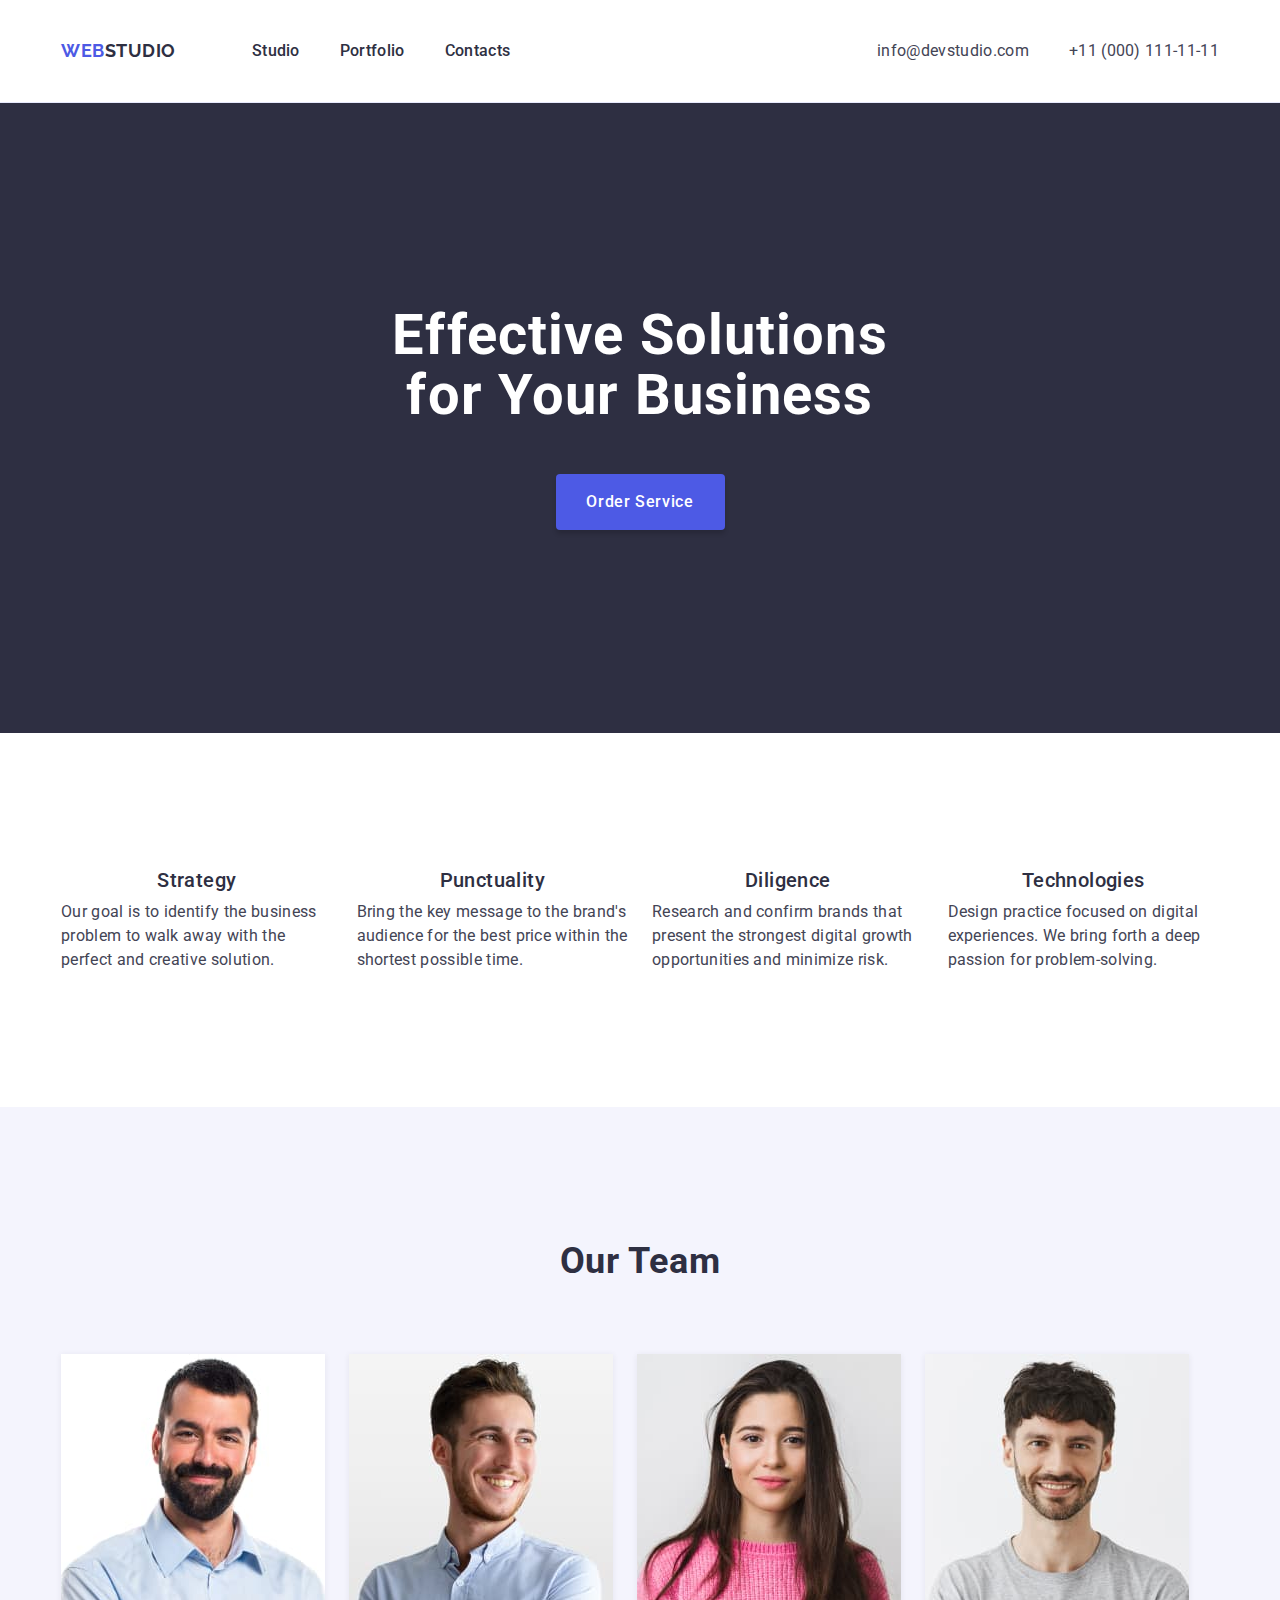
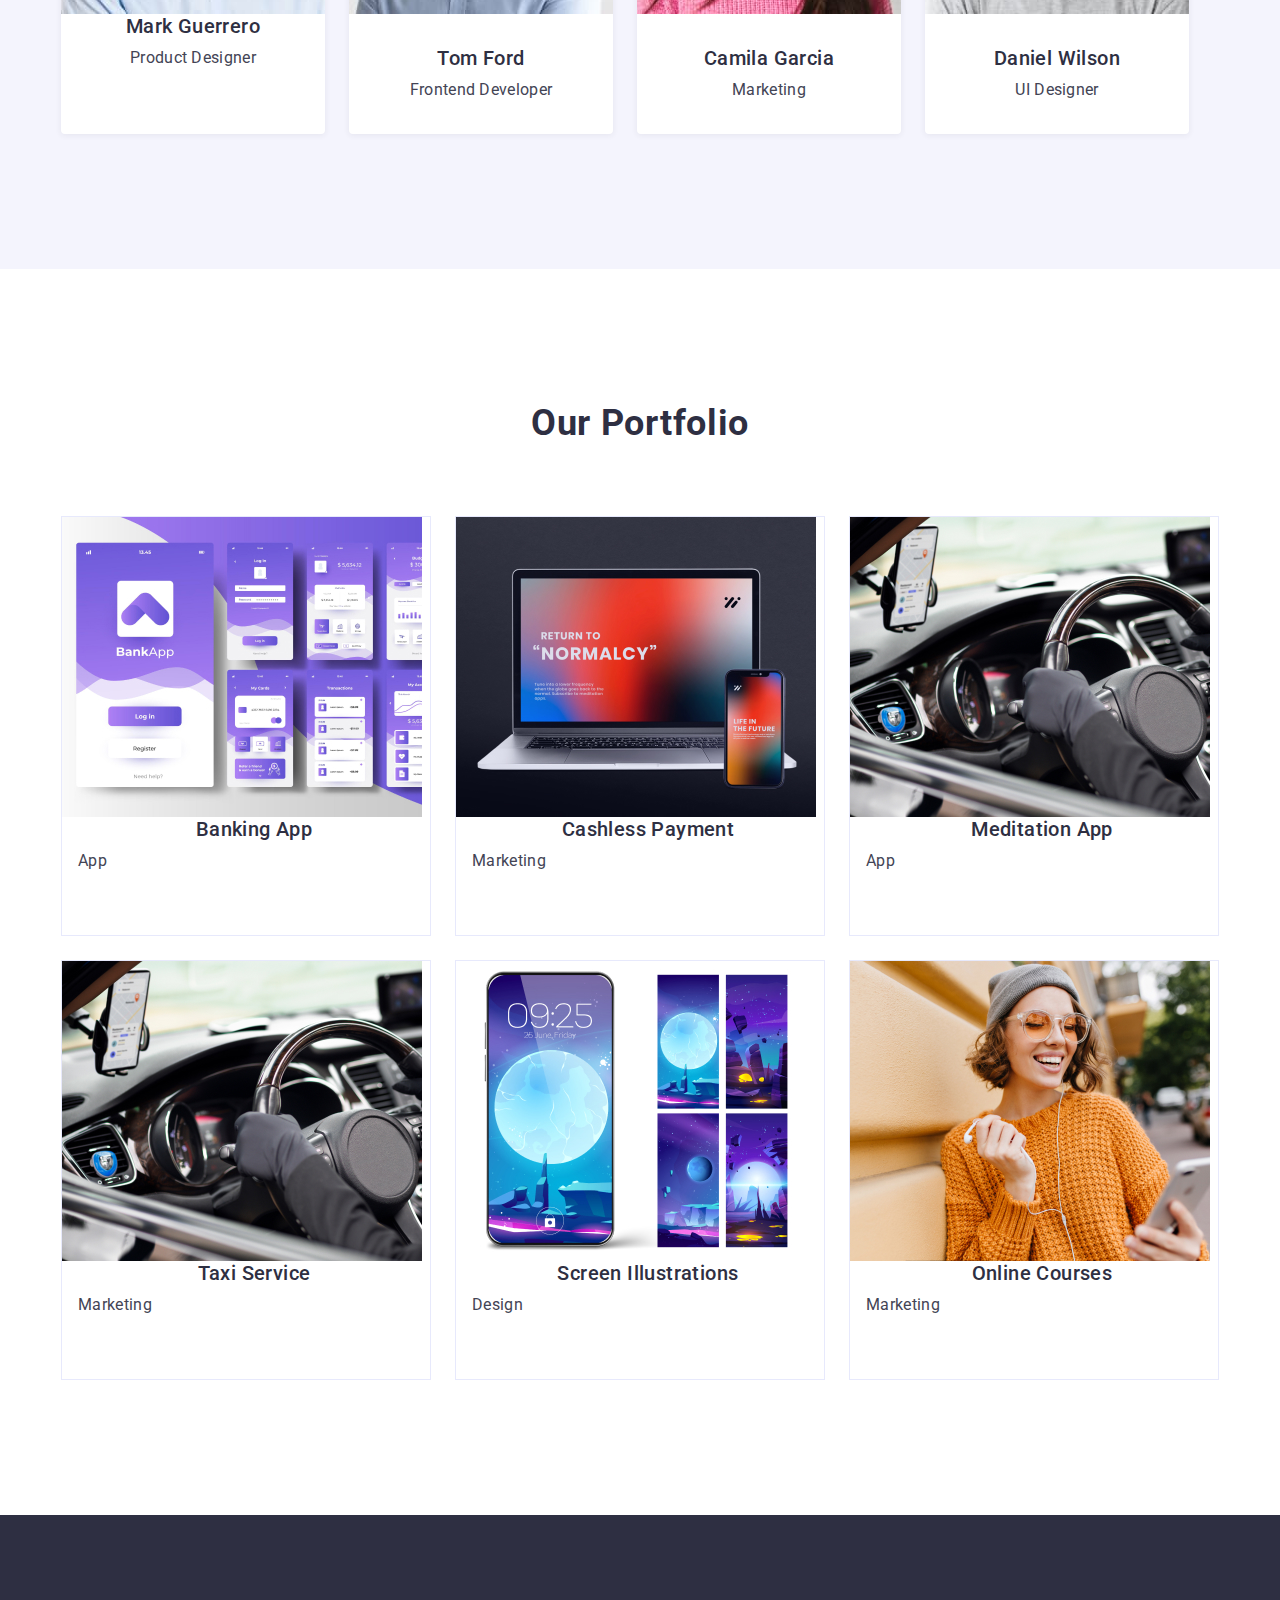
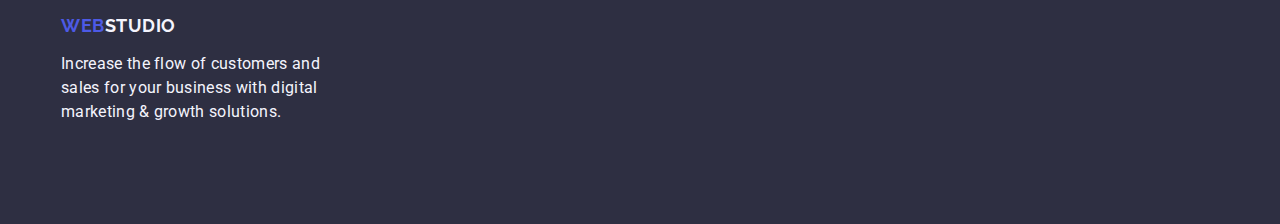
==== index.html @ 31bf57f4 "fixed section 1, 2 end header" ====
<!doctype html>
<html lang="en">
  <head>
    <meta charset="UTF-8" />
    <meta name="viewport" content="width=device-width, initial-scale=1.0" />
    <link
      rel="stylesheet"
      href="https://cdnjs.cloudflare.com/ajax/libs/modern-normalize/3.0.1/modern-normalize.min.css"
    />
    <link rel="stylesheet" href="./css/style.css" />
    <link rel="preconnect" href="https://fonts.googleapis.com" />
    <link rel="preconnect" href="https://fonts.gstatic.com" crossorigin />
    <link
      href="https://fonts.googleapis.com/css2?family=Inter:wght@100..900&family=Roboto:ital,wght@0,100;0,300;0,400;0,500;0,700;0,900;1,100;1,300;1,400;1,500;1,700;1,900&display=swap"
      rel="stylesheet"
    />
    <link rel="preconnect" href="https://fonts.googleapis.com" />
    <link rel="preconnect" href="https://fonts.gstatic.com" crossorigin />
    <link
      href="https://fonts.googleapis.com/css2?family=Inter:wght@100..900&family=Raleway:ital,wght@0,100..900;1,100..900&family=Roboto:ital,wght@0,100;0,300;0,400;0,500;0,700;0,900;1,100;1,300;1,400;1,500;1,700;1,900&display=swap"
      rel="stylesheet"
    />
    <title>WebStudio</title>
  </head>

  <body class="body">
    <header class="header">
      <div class="container">
        <nav class="nav">
          <a href="./index.html" class="logo logo-footer">
            Web<span class="logo-dark">Studio</span>
          </a>

          <ul class="list nav-list">
            <li class="nav-element">
              <a class="header-link nav-link" href="./index.html">Studio</a>
            </li>
            <li class="nav-element">
              <a class="header-link nav-link" href="">Portfolio</a>
            </li>
            <li class="nav-element">
              <a class="header-link nav-link" href="">Contacts</a>
            </li>
          </ul>
        </nav>

        <address class="contacts">
          <ul class="list contacts-list">
            <li class="contact contacts-mail">
              <a
                class="header-link contact-link"
                href="mailto:info@devstudio.com"
                >info@devstudio.com</a
              >
            </li>
            <li class="contact contacts-tel">
              <a class="header-link contact-link" href="tel:+110001111111"
                >+11 (000) 111-11-11</a
              >
            </li>
          </ul>
        </address>
      </div>
    </header>

    <main class="main">
      <section class="section hero-section">
        <div class="container container--hero container-main">
          <h1 class="hero-title">Effective Solutions for Your Business</h1>
          <button class="hero-button" type="button">Order Service</button>
        </div>
      </section>

      <section class="section benefits-section">
        <div class="container container-main">
          <h2 class="section-title visually-hidden">Benefits</h2>
          <ul class="list">
            <li class="benefits-item">
              <h3 class="item-title">Strategy</h3>
              <p class="item-content">
                Our goal is to identify the business problem to walk away with
                the perfect and creative solution.
              </p>
            </li>
            <li class="benefits-item">
              <h3 class="item-title">Punctuality</h3>
              <p class="item-content">
                Bring the key message to the brand's audience for the best price
                within the shortest possible time.
              </p>
            </li>
            <li class="benefits-item">
              <h3 class="item-title">Diligence</h3>
              <p class="item-content">
                Research and confirm brands that present the strongest digital
                growth opportunities and minimize risk.
              </p>
            </li>
            <li class="benefits-item">
              <h3 class="item-title">Technologies</h3>
              <p class="item-content">
                Design practice focused on digital experiences. We bring forth a
                deep passion for problem-solving.
              </p>
            </li>
          </ul>
        </div>
      </section>

      <section class="section team-section">
        <div class="container container-main">
          <h2 class="section-title">Our Team</h2>
          <ul class="list">
            <li class="item-team">
              <img
                src="./images/team/mark.jpg"
                alt="Mark Guerrero"
                width="264"
                height="260"
              />
              <div class="employee-content">
                <h3 class="item-title">Mark Guerrero</h3>
              <p class="item-content employee_position">Product Designer</p>
              </div>
            </li>
            <li class="item-team">
              <img
                src="./images/team/tom.jpg"
                alt="Tom Ford"
                width="264"
                height="260"
              />
              <div class="employee_inform">
                <h3 class="item-title">Tom Ford</h3>
              <p class="item-content employee_position">Frontend Developer</p>
              </div>
            </li>
            <li class="item-team">
              <img
                src="./images/team/camila.jpg"
                alt="Camila Garcia"
                width="264"
                height="260"
              />
              <div class="employee_inform">
                <h3 class="item-title">Camila Garcia</h3>
                <p class="item-content employee_position">Marketing</p>
              </div>
            </li>
            <li class="item-team">
              <img
                src="./images/team/daniel.jpg"
                alt="Daniel Wilson"
                width="264"
                height="260"
              />
              <div class="employee_inform">
                <h3 class="item-title">Daniel Wilson</h3>
                <p class="item-content employee_position">UI Designer</p>
              </div>
            </li>
          </ul>
        </div>
      </section>

      <section class="section portfolio-section">
        <div class="container container-main">
          <h2 class="section-title">Our Portfolio</h2>
          <ul class="list">
            <li class="portfolio-item">
              <img
                src="./images/portfolio/img_1.jpg"
                alt="Banking App"
                width="360"
                height="300"
              />
              <h3 class="item-title">Banking App</h3>
              <p class="item-content">App</p>
            </li>
            <li class="portfolio-item">
              <img
                src="./images/portfolio/img_3.jpg"
                alt="Cashless Payment"
                width="360"
                height="300"
              />
              <h3 class="item-title">Cashless Payment</h3>
              <p class="item-content">Marketing</p>
            </li>
            <li class="portfolio-item">
              <img
                src="./images/portfolio/img_4.jpg"
                alt="Meditation App"
                width="360"
                height="300"
              />
              <h3 class="item-title">Meditation App</h3>
              <p class="item-content">App</p>
            </li>
            <li class="portfolio-item">
              <img
                src="./images/portfolio/img_4.jpg"
                alt="Taxi Service"
                width="360"
                height="300"
              />
              <h3 class="item-title">Taxi Service</h3>
              <p class="item-content">Marketing</p>
            </li>
            <li class="portfolio-item">
              <img
                src="./images/portfolio/img_5.jpg"
                alt="Screen Illustrations"
                width="360"
                height="300"
              />
              <h3 class="item-title">Screen Illustrations</h3>
              <p class="item-content">Design</p>
            </li>
            <li class="portfolio-item">
              <img
                src="./images/portfolio/img_6.jpg"
                alt="Online Courses"
                width="360"
                height="300"
              />
              <h3 class="item-title">Online Courses</h3>
              <p class="item-content">Marketing</p>
            </li>
          </ul>
        </div>
      </section>
    </main>

    <footer class="footer">
      <div class="container container-footer">
        <a href="./index.html" class="logo">
          Web<span class="logo-white">Studio</span></a
        >
        <p class="footer-content">
          Increase the flow of customers and sales for your business with
          digital marketing & growth solutions.
        </p>
      </div>
    </footer>
  </body>
</html>
---- css/style.css ----
:root {
  --white-color: #fff;
  --iris-color: #4d5ae5;
  --hover-color: #404bbf;
  --cloud-color: #f4f4fd;
  --navy-blue-color: #2e2f42;
  --slate-color: #434455;
  --cornflower: #e7e9fc;

  --gap: 24px;
}

/* #region Normalize */
a {
  text-decoration: none;
}

.list {
  list-style: none;
  margin: 0;
  padding: 0;
}

h1,
h2,
h3,
p {
  margin: 0;
}

button {
  padding: 0;
  margin: 0;
  border: none;
}

img {
  display: block;
  max-width: 100%;
}
/* #endregion */

/* #region Setting */
.body {
  font-family: "Roboto", sans-serif;
  font-style: normal;
  letter-spacing: 0.02em;
  font-size: 16px;
  background-color: var(--white-color);
  color: var(--slate-color);
}

.visually-hidden {
  position: absolute;
  width: 1px;
  height: 1px;
  margin: -1px;
  border: 0;
  padding: 0;
  
  white-space: nowrap;
  clip-path: inset(100%);
  clip: rect(0 0 0 0);
  overflow: hidden;
}
/* #endregion */

.container {
  max-width: 1158px;
  padding-top: 15px;
  padding-bottom: 15px;
  margin: 0 auto;

  display: flex;
  justify-content: space-between;
}

.container-main {
  flex-direction: column;
}

.container--hero {
  flex-direction: column;
  gap: 48px;
  align-items: center;
}

.container-footer {
  padding: 100px 0;
  flex-direction: column;
  gap: 16px;
}

.header {
  border-bottom: 1px solid var(--cornflower)
}

.logo {
  font-family: "Raleway", sans-serif;
  font-weight: 700;
  font-size: 18px;
  line-height: 1.17;
  letter-spacing: 0.03em;
  text-transform: uppercase;

  color: var(--iris-color);
  margin-right: 76px;
}

.logo-dark {
  color: var(--navy-blue-color);
}

.logo-white {
  color: var(--cloud-color);
}

.header-link {
  font-size: 16px;
  line-height: 1.5;
  letter-spacing: 0.02em;
}

.list {
  display: flex;
  flex-wrap: wrap;
  gap: var(--gap);
}

.nav {
  display: flex;
  align-items: center;
  padding-top: 24px;
  padding-bottom: 24px;
}

.nav-list {
  gap: 40px;
}

.nav-link {
  color: var(--navy-blue-color);
  font-weight: 500;
}

.nav-link:hover {
  color: var(--hover-color);
}

.nav-link:focus {
  color: var(--hover-color);
}

.contacts {
  font-style: normal;
}

.contacts-list {
  padding-top: 24px;
  padding-bottom: 24px;
  gap: 40px;
}

.contact-link {
  font-style: normal;
  font-weight: 400;
  color: var(--slate-color);
}

.contact-link:hover {
  color: var(--hover-color);
}

.contact-link:focus {
  color: var(--hover-color);
}

.hero-section {
  background-color: var(--navy-blue-color);
  color: var(--white-color);
  text-align: center;

  padding-top: 188px;
  padding-bottom: 188px;
}

.hero-title {
  font-size: 56px;
  font-weight: 700;
  line-height: 1.07;
  letter-spacing: 0.02em;

  max-width: 496px;
}

.hero-button {
  background-color: var(--iris-color);
  color: var(--white-color);

  font-size: 16px;
  font-weight: 500;
  line-height: 1.5;
  letter-spacing: 0.04em;

  min-width: 169px;
  height: 56px;
  border-radius: 4px;
  box-shadow: 0px 4px 4px 0px #00000026;

  cursor: pointer;
}

.hero-button:hover {
  background-color: var(--hover-color);
}

.hero-button:focus {
  background-color: var(--hover-color);
}

.benefits-item {
  padding-top: 120px;
  padding-bottom: 120px;
  text-align: left;
  width: calc((100% - 3 * var(--gap)) / 4);
}

.team-section {
  background-color: var(--cloud-color);

  padding-top: 120px;
  padding-bottom: 120px;
}

.item-team {
  background-color: var(--white-color);
  text-align: center;

  height: 380px;
  border-radius: 0px 0px 4px 4px;
  box-shadow: 0px 1px 6px 0px #2e2f4214;
}

.employee_inform {
  padding-top: 32px;
  padding-bottom: 32px;
}

.employee_position {
  text-align: center;
}

.section-title {
  color: var(--navy-blue-color);

  font-weight: 700;
  font-size: 36px;
  line-height: 1.11;
  letter-spacing: 0.02em;
  text-transform: capitalize;
  text-align: center;

  margin-bottom: 72px;
}

.item-title {
  font-size: 20px;
  font-weight: 500;
  line-height: 24px;
  letter-spacing: 0.02em;
  color: var(--navy-blue-color);

  text-align: center;
  margin-bottom: 8px;
}

.item-content {
  font-size: 16px;
  font-weight: 400;
  line-height: 24px;
  letter-spacing: 0.02em;
}

.benefits-item > .item-title {
  margin-top: 0;
}

.portfolio-section {
  padding-top: 120px;
  padding-bottom: 120px;
}

.portfolio-item {
  height: 420px;
  border: 1px solid var(--cornflower);
  width: calc((100% - 2 * var(--gap)) / 3);
}

.portfolio-item > .item-title,
.portfolio-item > .item-content {
  margin-left: 16px;
}

.footer {
  background-color: var(--navy-blue-color);
}

.footer-content {
  font-size: 16px;
  font-weight: 400;
  line-height: 1.5;
  letter-spacing: 0.02em;
  text-align: left;
  color: var(--cloud-color);
  max-width: 264px;
}
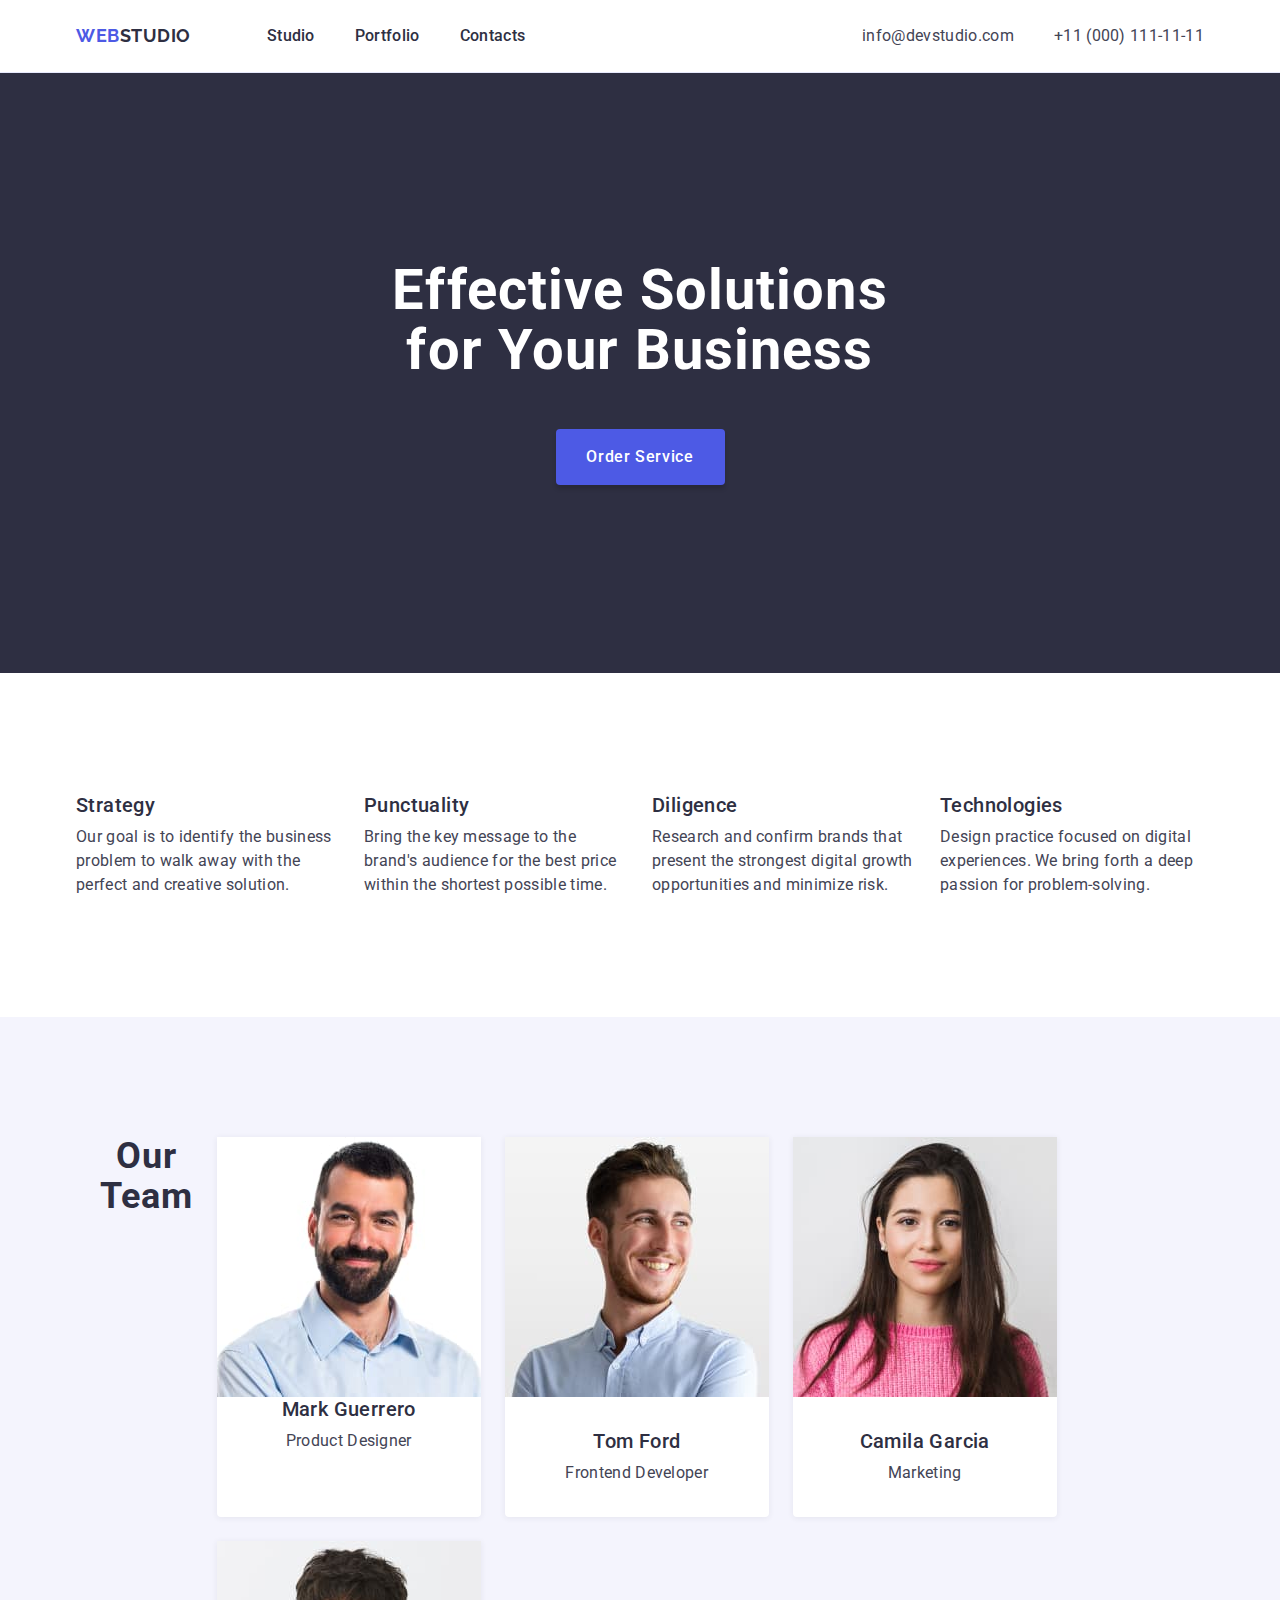
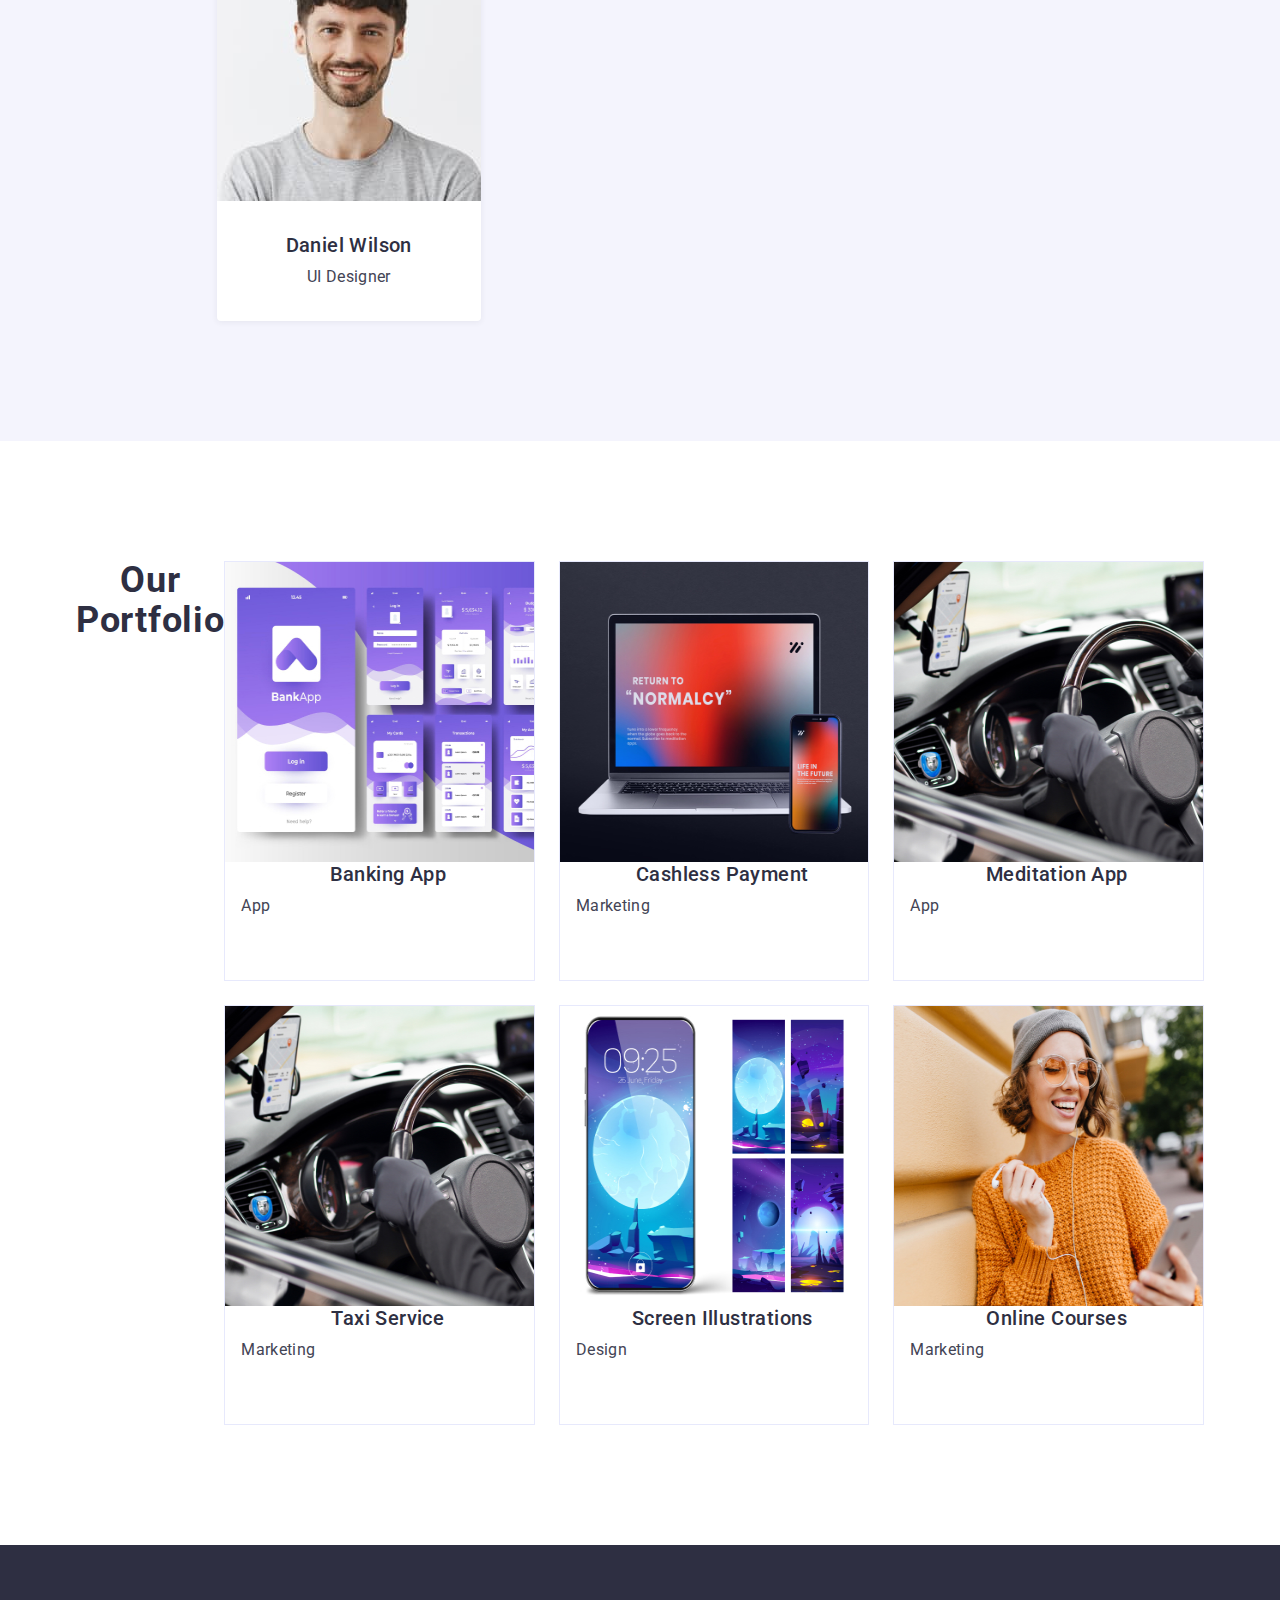
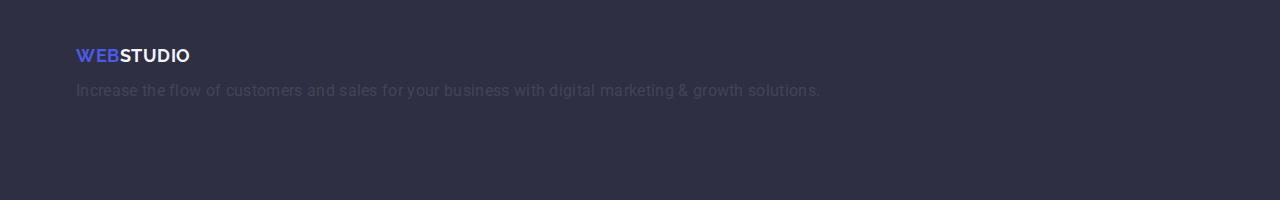
==== commit cdb944ba: "header complit" ====
--- a/index.html
+++ b/index.html
@@ -27,7 +27,7 @@
     <header class="header">
       <div class="container">
         <nav class="nav">
-          <a href="./index.html" class="logo logo-footer">
+          <a href="./index.html" class="logo">
             Web<span class="logo-dark">Studio</span>
           </a>
 
@@ -65,39 +65,39 @@
 
     <main class="main">
       <section class="section hero-section">
-        <div class="container container--hero container-main">
+        <div class="container container-hero">
           <h1 class="hero-title">Effective Solutions for Your Business</h1>
           <button class="hero-button" type="button">Order Service</button>
         </div>
       </section>
 
       <section class="section benefits-section">
-        <div class="container container-main">
+        <div class="container container-benefits">
           <h2 class="section-title visually-hidden">Benefits</h2>
           <ul class="list">
             <li class="benefits-item">
-              <h3 class="item-title">Strategy</h3>
+              <h3 class="item-title benefits-title">Strategy</h3>
               <p class="item-content">
                 Our goal is to identify the business problem to walk away with
                 the perfect and creative solution.
               </p>
             </li>
             <li class="benefits-item">
-              <h3 class="item-title">Punctuality</h3>
+              <h3 class="item-title benefits-title">Punctuality</h3>
               <p class="item-content">
                 Bring the key message to the brand's audience for the best price
                 within the shortest possible time.
               </p>
             </li>
             <li class="benefits-item">
-              <h3 class="item-title">Diligence</h3>
+              <h3 class="item-title benefits-title">Diligence</h3>
               <p class="item-content">
                 Research and confirm brands that present the strongest digital
                 growth opportunities and minimize risk.
               </p>
             </li>
             <li class="benefits-item">
-              <h3 class="item-title">Technologies</h3>
+              <h3 class="item-title benefits-title">Technologies</h3>
               <p class="item-content">
                 Design practice focused on digital experiences. We bring forth a
                 deep passion for problem-solving.
@@ -234,7 +234,7 @@
 
     <footer class="footer">
       <div class="container container-footer">
-        <a href="./index.html" class="logo">
+        <a href="./index.html" class="logo logo-footer">
           Web<span class="logo-white">Studio</span></a
         >
         <p class="footer-content">
--- a/css/style.css
+++ b/css/style.css
@@ -10,7 +10,7 @@
   --gap: 24px;
 }
 
-/* #region Normalize */
+/* #region NORMALIZE */
 a {
   text-decoration: none;
 }
@@ -40,7 +40,7 @@
 }
 /* #endregion */
 
-/* #region Setting */
+/* #region SETTING */
 .body {
   font-family: "Roboto", sans-serif;
   font-style: normal;
@@ -63,38 +63,72 @@
   clip: rect(0 0 0 0);
   overflow: hidden;
 }
-/* #endregion */
-
+
+.list {
+  display: flex;
+  flex-wrap: wrap;
+  gap: var(--gap);
+}
+
+.section-title {
+  color: var(--navy-blue-color);
+
+  font-weight: 700;
+  font-size: 36px;
+  line-height: 1.11;
+  letter-spacing: 0.02em;
+  text-transform: capitalize;
+  text-align: center;
+
+  margin-bottom: 72px;
+}
+
+.item-title {
+  font-size: 20px;
+  font-weight: 500;
+  line-height: 24px;
+  letter-spacing: 0.02em;
+  color: var(--navy-blue-color);
+
+  text-align: center;
+  margin-bottom: 8px;
+}
+
+.item-content {
+  font-size: 16px;
+  font-weight: 400;
+  line-height: 24px;
+  letter-spacing: 0.02em;
+}
+
+/* #endregion */
+
+/* #region CONTAINER */
 .container {
   max-width: 1158px;
-  padding-top: 15px;
-  padding-bottom: 15px;
+  padding: 0 15px;
   margin: 0 auto;
 
   display: flex;
   justify-content: space-between;
 }
 
-.container-main {
+.container-benefits {
   flex-direction: column;
 }
 
-.container--hero {
+.container-hero {
   flex-direction: column;
+  align-items: center;
   gap: 48px;
-  align-items: center;
 }
 
 .container-footer {
-  padding: 100px 0;
   flex-direction: column;
-  gap: 16px;
-}
-
-.header {
-  border-bottom: 1px solid var(--cornflower)
-}
-
+}
+/* #endregion */
+
+/* #region LOGO */
 .logo {
   font-family: "Raleway", sans-serif;
   font-weight: 700;
@@ -107,6 +141,11 @@
   margin-right: 76px;
 }
 
+.logo-footer {
+  display: inline-block;
+  margin-bottom: 16px;
+}
+
 .logo-dark {
   color: var(--navy-blue-color);
 }
@@ -115,23 +154,22 @@
   color: var(--cloud-color);
 }
 
+/* #endregion */
+
+/* #region HEADER */
+.header {
+  border-bottom: 1px solid var(--cornflower)
+}
+
 .header-link {
   font-size: 16px;
   line-height: 1.5;
   letter-spacing: 0.02em;
-}
-
-.list {
-  display: flex;
-  flex-wrap: wrap;
-  gap: var(--gap);
 }
 
 .nav {
   display: flex;
   align-items: center;
-  padding-top: 24px;
-  padding-bottom: 24px;
 }
 
 .nav-list {
@@ -141,6 +179,7 @@
 .nav-link {
   color: var(--navy-blue-color);
   font-weight: 500;
+  padding: 24px 0;
 }
 
 .nav-link:hover {
@@ -175,6 +214,9 @@
   color: var(--hover-color);
 }
 
+/* #endregion */
+
+/* #region HERO */
 .hero-section {
   background-color: var(--navy-blue-color);
   color: var(--white-color);
@@ -218,6 +260,9 @@
   background-color: var(--hover-color);
 }
 
+/* #endregion */
+
+/* #region BENEFITS */
 .benefits-item {
   padding-top: 120px;
   padding-bottom: 120px;
@@ -225,6 +270,13 @@
   width: calc((100% - 3 * var(--gap)) / 4);
 }
 
+.benefits-title {
+  text-align: start;
+}
+
+/* #endregion */
+
+/* #region TEAM */
 .team-section {
   background-color: var(--cloud-color);
 
@@ -250,41 +302,9 @@
   text-align: center;
 }
 
-.section-title {
-  color: var(--navy-blue-color);
-
-  font-weight: 700;
-  font-size: 36px;
-  line-height: 1.11;
-  letter-spacing: 0.02em;
-  text-transform: capitalize;
-  text-align: center;
-
-  margin-bottom: 72px;
-}
-
-.item-title {
-  font-size: 20px;
-  font-weight: 500;
-  line-height: 24px;
-  letter-spacing: 0.02em;
-  color: var(--navy-blue-color);
-
-  text-align: center;
-  margin-bottom: 8px;
-}
-
-.item-content {
-  font-size: 16px;
-  font-weight: 400;
-  line-height: 24px;
-  letter-spacing: 0.02em;
-}
-
-.benefits-item > .item-title {
-  margin-top: 0;
-}
-
+/* #endregion */
+
+/* #region PORTFOLIO */
 .portfolio-section {
   padding-top: 120px;
   padding-bottom: 120px;
@@ -301,11 +321,17 @@
   margin-left: 16px;
 }
 
+/* #endregion */
+
+/* #region FOOTER */
+
 .footer {
   background-color: var(--navy-blue-color);
-}
-
-.footer-content {
+  padding-top: 100px;
+  padding-bottom: 100px;
+}
+
+.content-footer {
   font-size: 16px;
   font-weight: 400;
   line-height: 1.5;
@@ -314,3 +340,5 @@
   color: var(--cloud-color);
   max-width: 264px;
 }
+
+/* #endregion */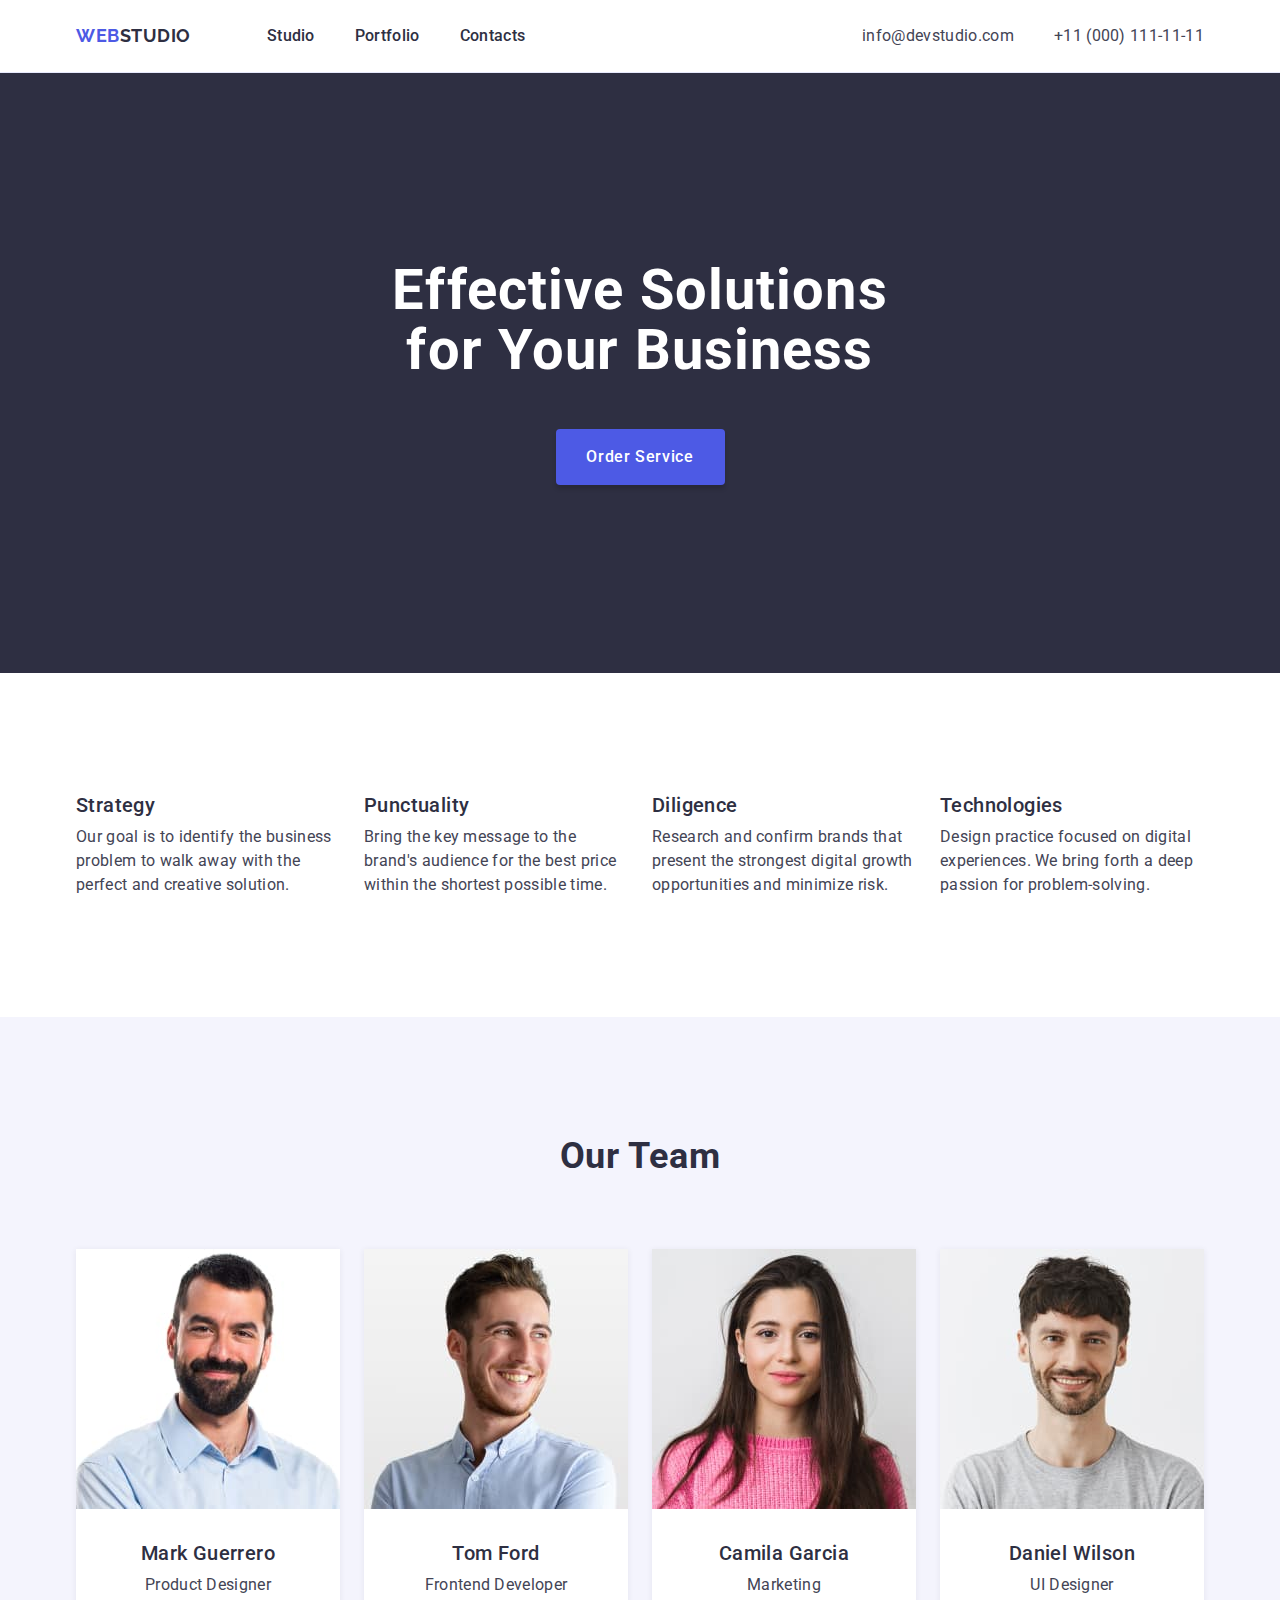
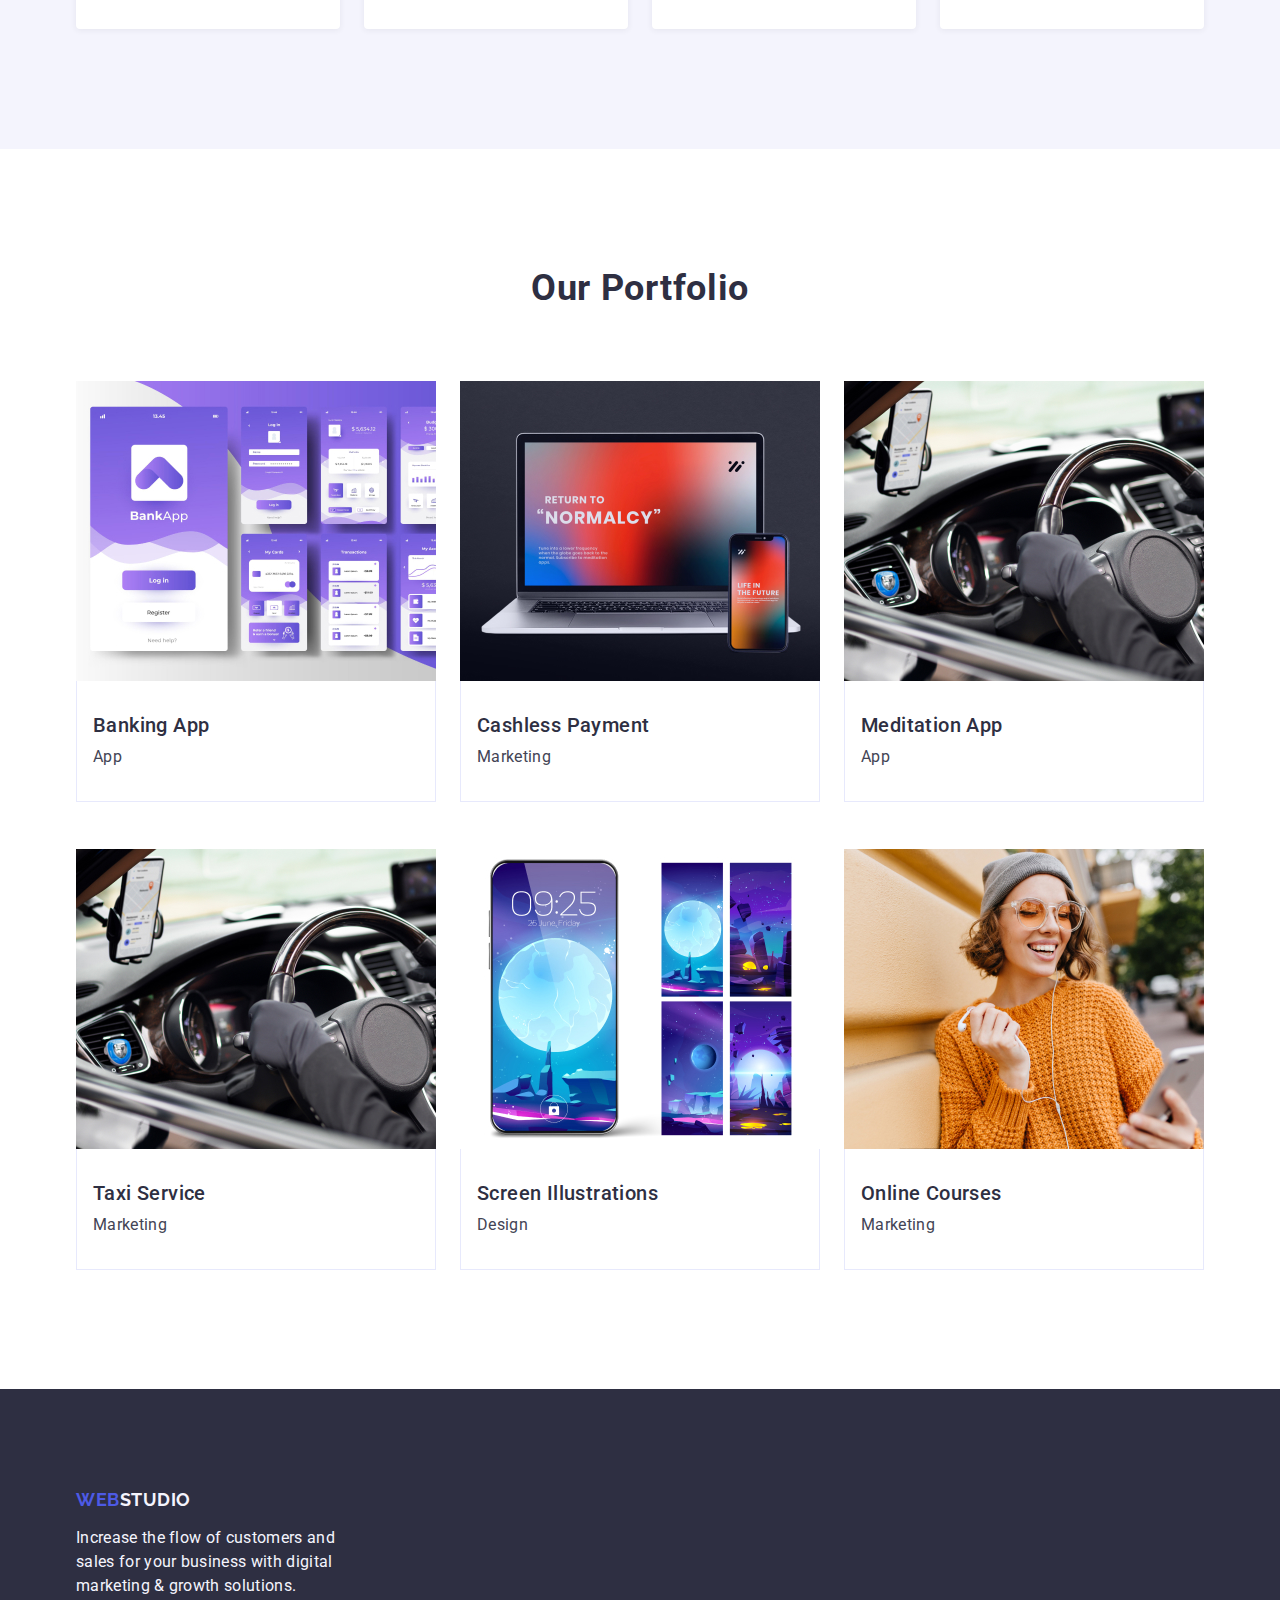
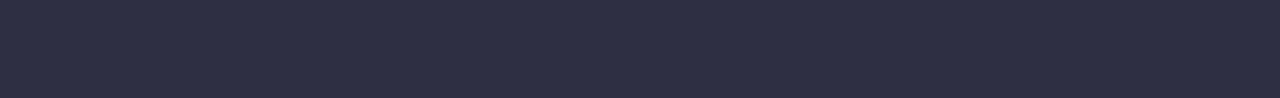
==== commit 54a90c2a: "task fixed" ====
--- a/index.html
+++ b/index.html
@@ -27,7 +27,7 @@
     <header class="header">
       <div class="container">
         <nav class="nav">
-          <a href="./index.html" class="logo">
+          <a href="./index.html" class="logo logo-header">
             Web<span class="logo-dark">Studio</span>
           </a>
 
@@ -72,8 +72,8 @@
       </section>
 
       <section class="section benefits-section">
+        <h2 class="section-title visually-hidden">Benefits</h2>
         <div class="container container-benefits">
-          <h2 class="section-title visually-hidden">Benefits</h2>
           <ul class="list">
             <li class="benefits-item">
               <h3 class="item-title benefits-title">Strategy</h3>
@@ -108,8 +108,8 @@
       </section>
 
       <section class="section team-section">
+        <h2 class="section-title">Our Team</h2>
         <div class="container container-main">
-          <h2 class="section-title">Our Team</h2>
           <ul class="list">
             <li class="item-team">
               <img
@@ -118,7 +118,7 @@
                 width="264"
                 height="260"
               />
-              <div class="employee-content">
+              <div class="employee_inform">
                 <h3 class="item-title">Mark Guerrero</h3>
               <p class="item-content employee_position">Product Designer</p>
               </div>
@@ -164,9 +164,9 @@
       </section>
 
       <section class="section portfolio-section">
-        <div class="container container-main">
-          <h2 class="section-title">Our Portfolio</h2>
-          <ul class="list">
+        <h2 class="section-title">Our Portfolio</h2>
+        <div class="container">
+          <ul class="list portfolio-list">
             <li class="portfolio-item">
               <img
                 src="./images/portfolio/img_1.jpg"
@@ -174,8 +174,11 @@
                 width="360"
                 height="300"
               />
-              <h3 class="item-title">Banking App</h3>
+              <div class="portfolio-info">
+                <h3 class="item-title">Banking App</h3>
               <p class="item-content">App</p>
+              </div>
+              
             </li>
             <li class="portfolio-item">
               <img
@@ -184,8 +187,11 @@
                 width="360"
                 height="300"
               />
-              <h3 class="item-title">Cashless Payment</h3>
+              <div class="portfolio-info">
+                <h3 class="item-title">Cashless Payment</h3>
               <p class="item-content">Marketing</p>
+              </div>
+              
             </li>
             <li class="portfolio-item">
               <img
@@ -194,8 +200,11 @@
                 width="360"
                 height="300"
               />
-              <h3 class="item-title">Meditation App</h3>
+              <div class="portfolio-info">
+                <h3 class="item-title">Meditation App</h3>
               <p class="item-content">App</p>
+              </div>
+              
             </li>
             <li class="portfolio-item">
               <img
@@ -204,8 +213,11 @@
                 width="360"
                 height="300"
               />
-              <h3 class="item-title">Taxi Service</h3>
+              <div class="portfolio-info">
+                <h3 class="item-title">Taxi Service</h3>
               <p class="item-content">Marketing</p>
+              </div>
+              
             </li>
             <li class="portfolio-item">
               <img
@@ -214,8 +226,11 @@
                 width="360"
                 height="300"
               />
-              <h3 class="item-title">Screen Illustrations</h3>
+              <div class="portfolio-info">
+                <h3 class="item-title">Screen Illustrations</h3>
               <p class="item-content">Design</p>
+              </div>
+              
             </li>
             <li class="portfolio-item">
               <img
@@ -224,8 +239,10 @@
                 width="360"
                 height="300"
               />
-              <h3 class="item-title">Online Courses</h3>
-              <p class="item-content">Marketing</p>
+              <div class="portfolio-info">
+                <h3 class="item-title">Online Courses</h3>
+                <p class="item-content">Marketing</p>
+              </div>
             </li>
           </ul>
         </div>
--- a/css/style.css
+++ b/css/style.css
@@ -8,6 +8,8 @@
   --cornflower: #e7e9fc;
 
   --gap: 24px;
+  --grid_4: calc((100% - 72px) / 4);
+  --grid_3: calc((100% - 48px) / 3);
 }
 
 /* #region NORMALIZE */
@@ -54,15 +56,14 @@
   position: absolute;
   width: 1px;
   height: 1px;
-  margin: -1px;
+  padding: 0;
+  margin: 0;
+  overflow: hidden;
+  clip: rect(0, 0, 0, 0);
+  white-space: nowrap;
   border: 0;
-  padding: 0;
-  
-  white-space: nowrap;
-  clip-path: inset(100%);
-  clip: rect(0 0 0 0);
-  overflow: hidden;
-}
+}
+
 
 .list {
   display: flex;
@@ -90,7 +91,6 @@
   letter-spacing: 0.02em;
   color: var(--navy-blue-color);
 
-  text-align: center;
   margin-bottom: 8px;
 }
 
@@ -138,6 +138,9 @@
   text-transform: uppercase;
 
   color: var(--iris-color);
+}
+
+.logo-header {
   margin-right: 76px;
 }
 
@@ -263,11 +266,13 @@
 /* #endregion */
 
 /* #region BENEFITS */
+.benefits-section {
+  padding: 120px 0;
+}
+
 .benefits-item {
-  padding-top: 120px;
-  padding-bottom: 120px;
   text-align: left;
-  width: calc((100% - 3 * var(--gap)) / 4);
+  width: var(--grid_4);
 }
 
 .benefits-title {
@@ -289,13 +294,13 @@
   text-align: center;
 
   height: 380px;
+  width: var(--grid_4);
   border-radius: 0px 0px 4px 4px;
   box-shadow: 0px 1px 6px 0px #2e2f4214;
 }
 
 .employee_inform {
-  padding-top: 32px;
-  padding-bottom: 32px;
+  padding: 32px 0;
 }
 
 .employee_position {
@@ -310,15 +315,19 @@
   padding-bottom: 120px;
 }
 
+.portfolio-list {
+  row-gap: 48px;
+}
+
 .portfolio-item {
   height: 420px;
+  width: var(--grid_3);
+}
+
+.portfolio-info {
+  padding: 32px 16px;
   border: 1px solid var(--cornflower);
-  width: calc((100% - 2 * var(--gap)) / 3);
-}
-
-.portfolio-item > .item-title,
-.portfolio-item > .item-content {
-  margin-left: 16px;
+  border-top: none;
 }
 
 /* #endregion */
@@ -331,7 +340,7 @@
   padding-bottom: 100px;
 }
 
-.content-footer {
+.footer-content {
   font-size: 16px;
   font-weight: 400;
   line-height: 1.5;
@@ -340,5 +349,4 @@
   color: var(--cloud-color);
   max-width: 264px;
 }
-
 /* #endregion */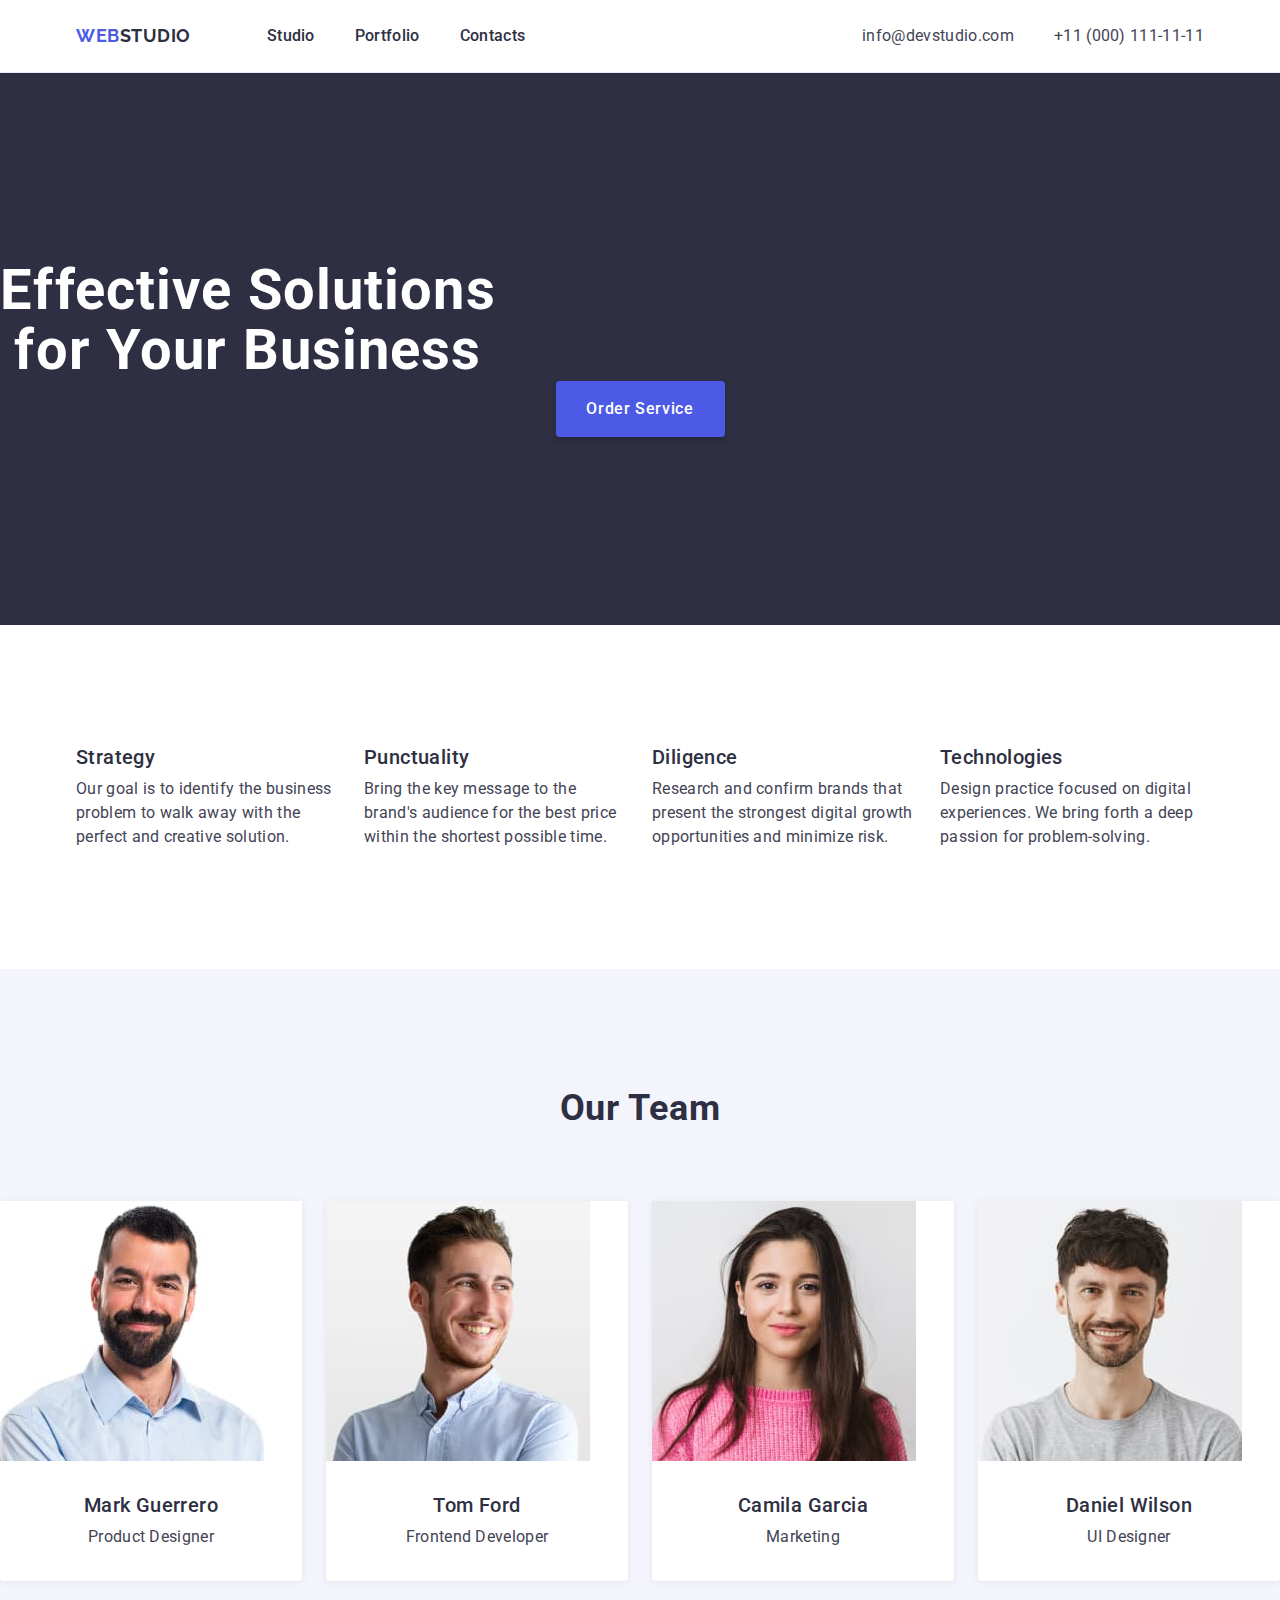
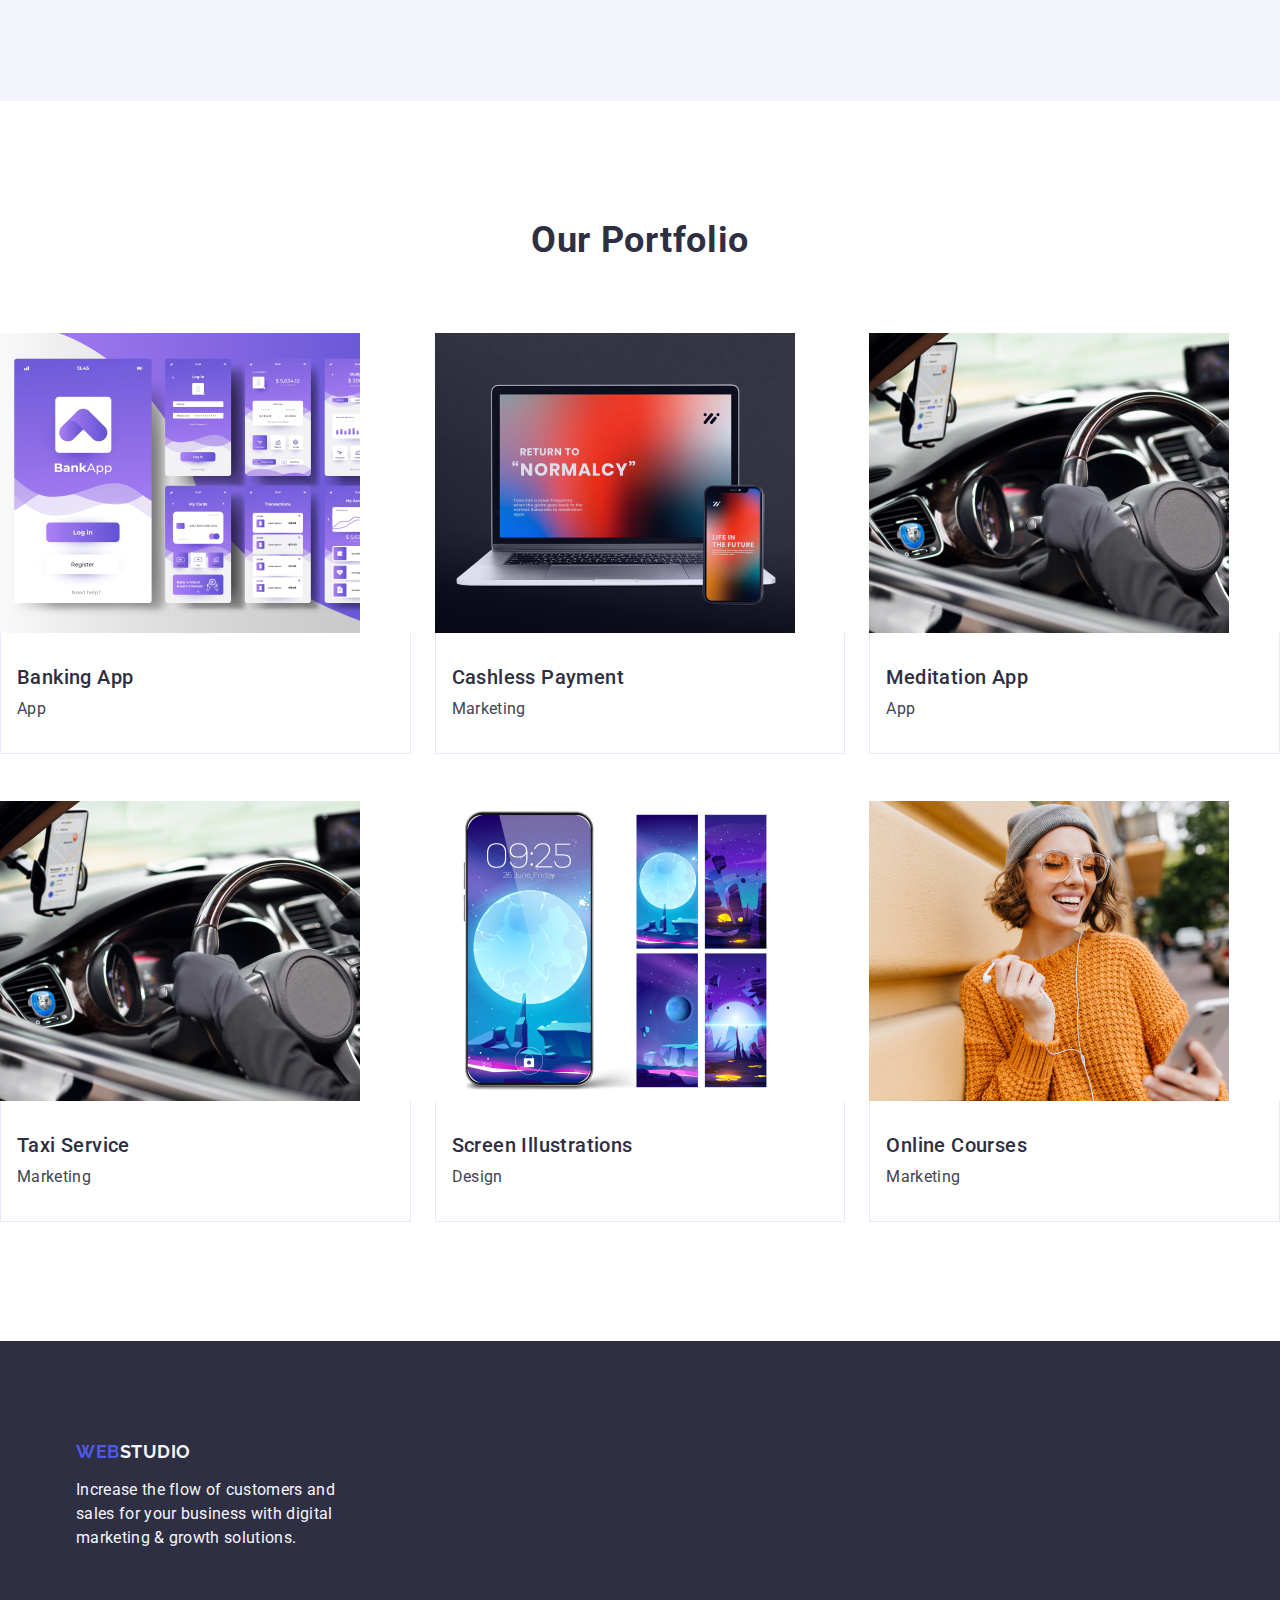
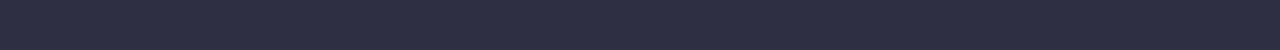
==== commit b9d26757: "task fixed" ====
--- a/index.html
+++ b/index.html
@@ -64,8 +64,8 @@
     </header>
 
     <main class="main">
+      <div class="container container-hero"></div>
       <section class="section hero-section">
-        <div class="container container-hero">
           <h1 class="hero-title">Effective Solutions for Your Business</h1>
           <button class="hero-button" type="button">Order Service</button>
         </div>
@@ -108,8 +108,8 @@
       </section>
 
       <section class="section team-section">
+        <div class="container container-main"></div>
         <h2 class="section-title">Our Team</h2>
-        <div class="container container-main">
           <ul class="list">
             <li class="item-team">
               <img
@@ -164,8 +164,8 @@
       </section>
 
       <section class="section portfolio-section">
+        <div class="container"></div>
         <h2 class="section-title">Our Portfolio</h2>
-        <div class="container">
           <ul class="list portfolio-list">
             <li class="portfolio-item">
               <img
--- a/css/style.css
+++ b/css/style.css
@@ -349,4 +349,8 @@
   color: var(--cloud-color);
   max-width: 264px;
 }
+
+.footer > a {
+  display: inline-block;
+}
 /* #endregion */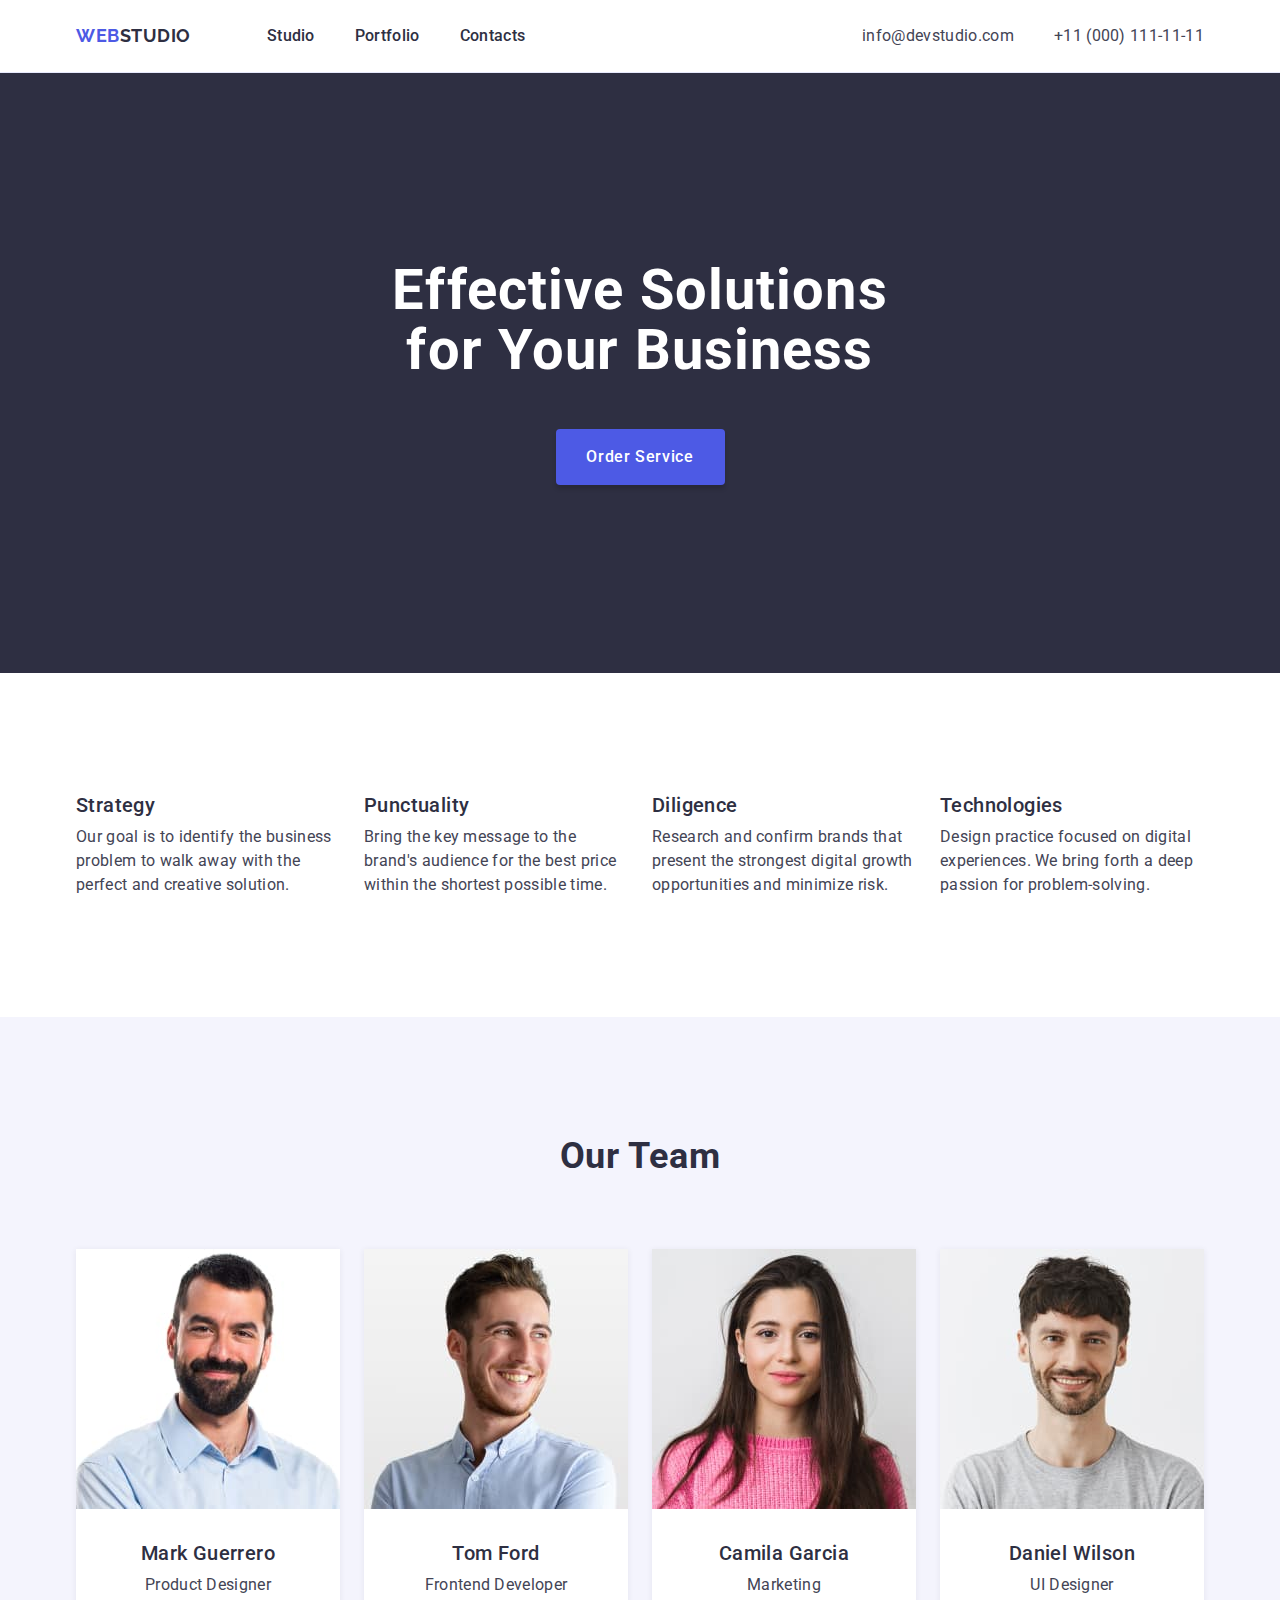
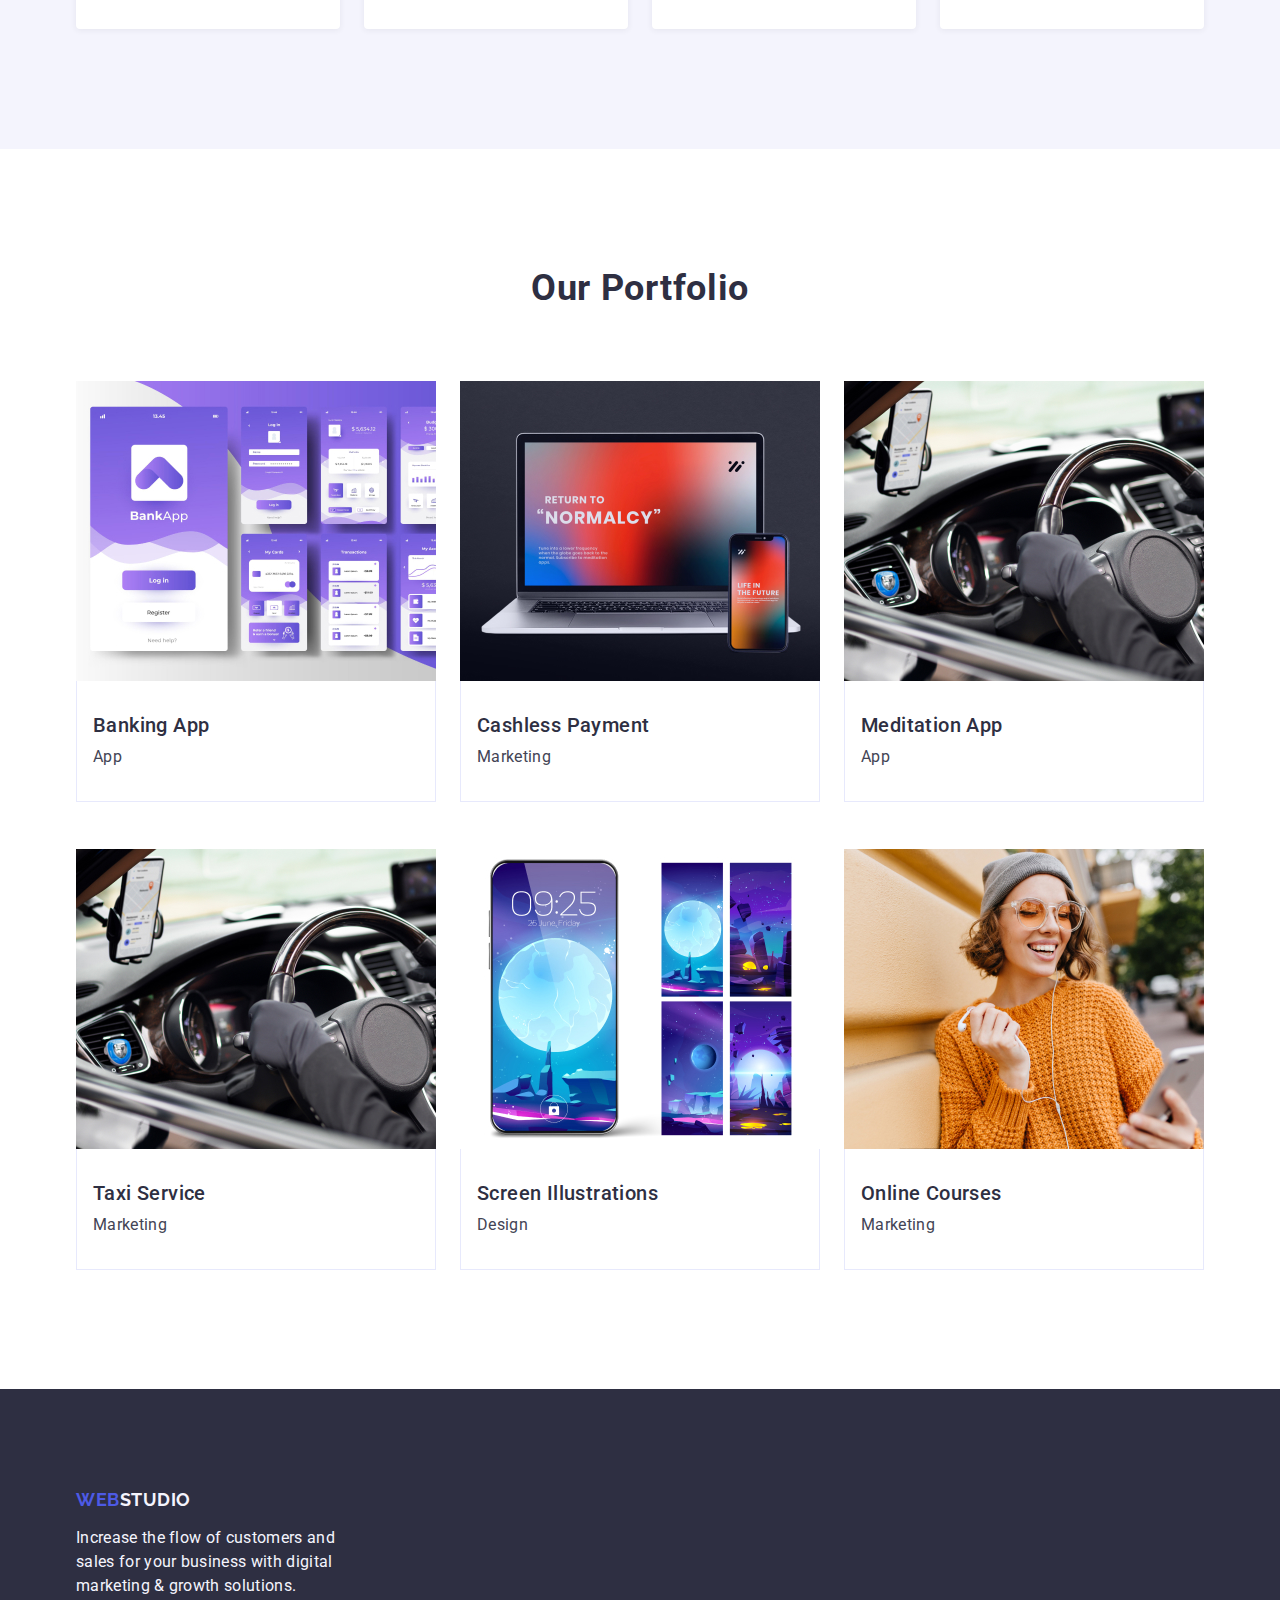
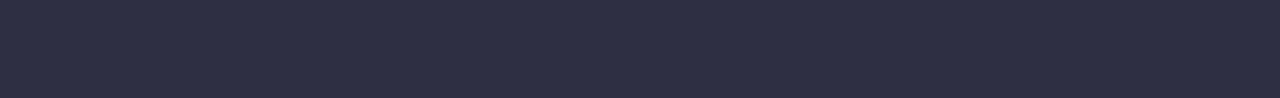
==== commit 9ccd2c91: "task fixed" ====
--- a/index.html
+++ b/index.html
@@ -64,16 +64,16 @@
     </header>
 
     <main class="main">
-      <div class="container container-hero"></div>
       <section class="section hero-section">
+        <div class="container container-hero">
           <h1 class="hero-title">Effective Solutions for Your Business</h1>
           <button class="hero-button" type="button">Order Service</button>
         </div>
       </section>
 
       <section class="section benefits-section">
-        <h2 class="section-title visually-hidden">Benefits</h2>
         <div class="container container-benefits">
+          <h2 class="section-title visually-hidden">Benefits</h2>
           <ul class="list">
             <li class="benefits-item">
               <h3 class="item-title benefits-title">Strategy</h3>
@@ -108,8 +108,8 @@
       </section>
 
       <section class="section team-section">
-        <div class="container container-main"></div>
-        <h2 class="section-title">Our Team</h2>
+        <div class="container container-team">
+          <h2 class="section-title">Our Team</h2>
           <ul class="list">
             <li class="item-team">
               <img
@@ -164,8 +164,8 @@
       </section>
 
       <section class="section portfolio-section">
-        <div class="container"></div>
-        <h2 class="section-title">Our Portfolio</h2>
+        <div class="container container-portfolio">
+          <h2 class="section-title">Our Portfolio</h2>
           <ul class="list portfolio-list">
             <li class="portfolio-item">
               <img
--- a/css/style.css
+++ b/css/style.css
@@ -123,6 +123,11 @@
   gap: 48px;
 }
 
+.container-team,
+.container-portfolio{
+  flex-direction: column;
+}
+
 .container-footer {
   flex-direction: column;
 }
